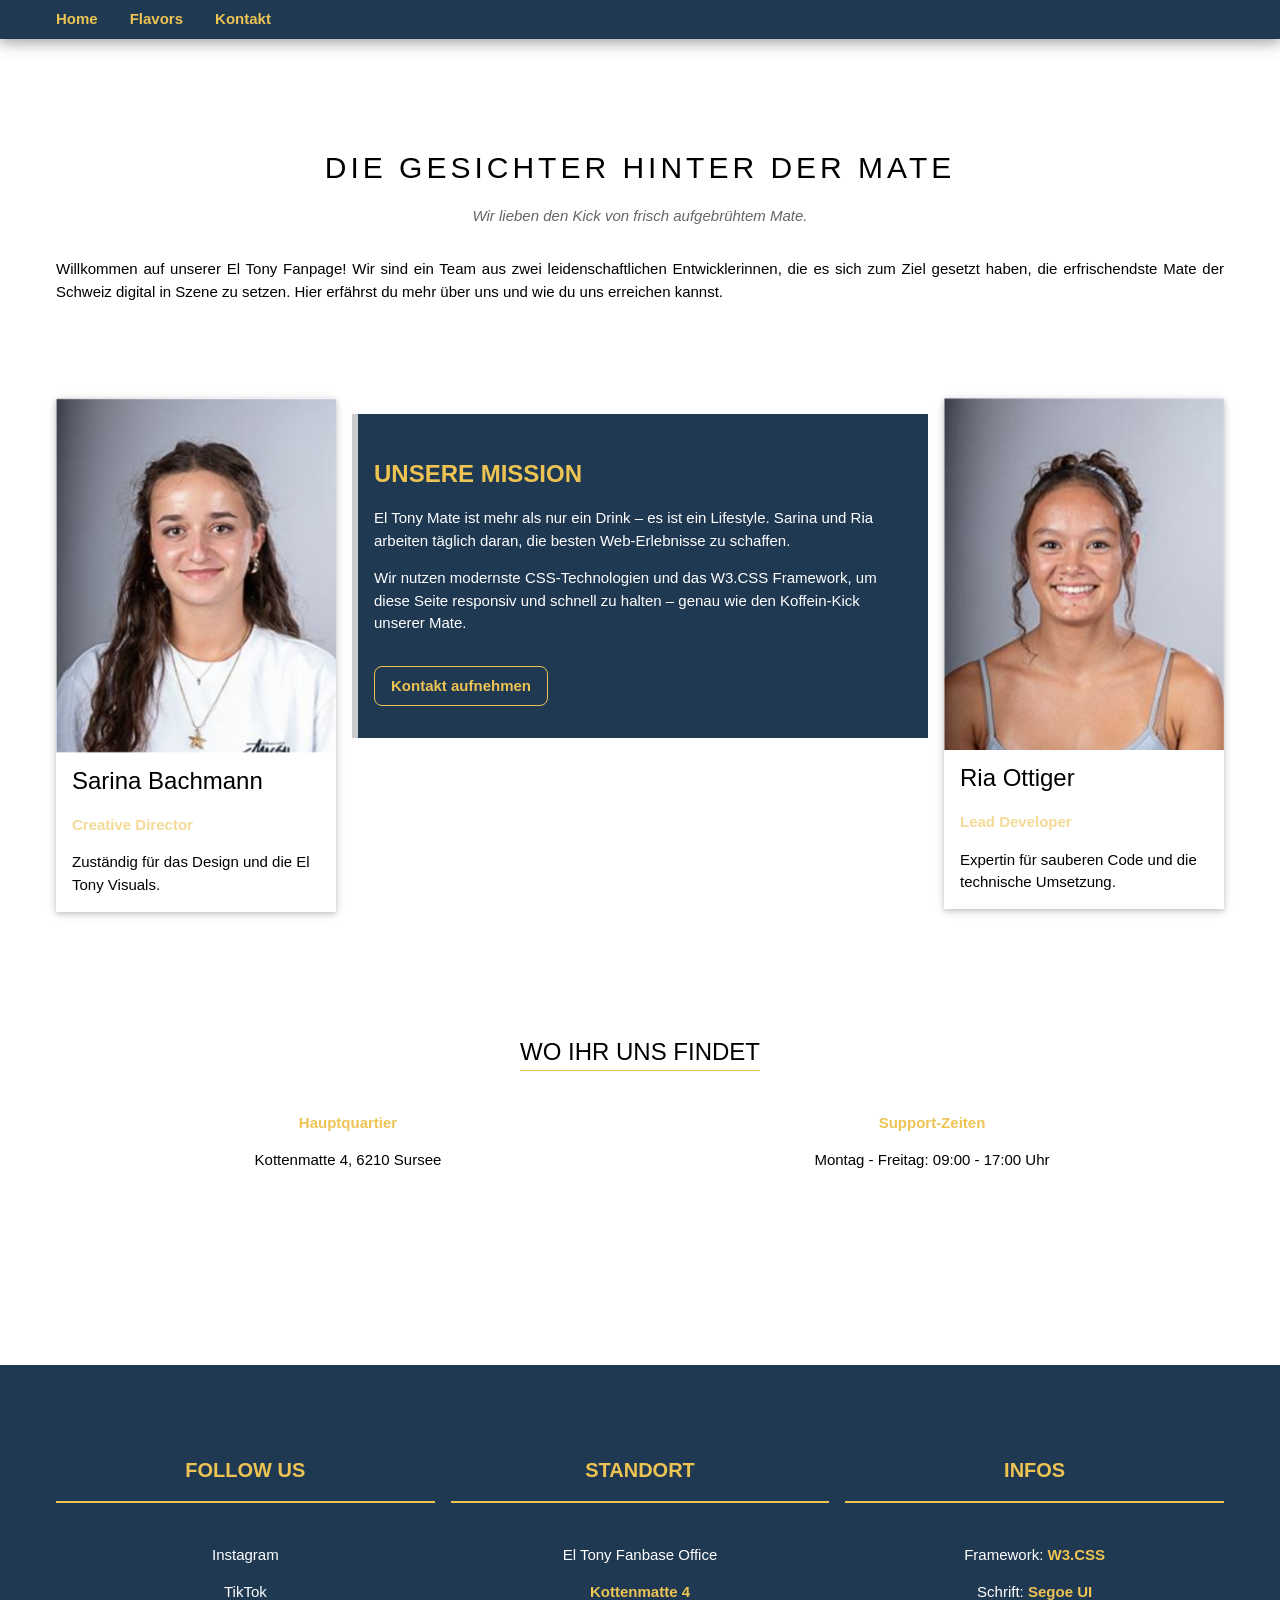
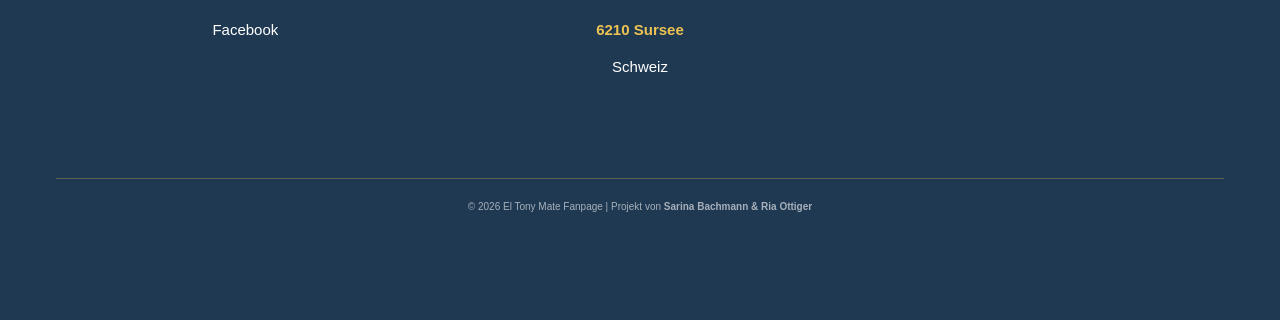
==== html/contact.html @ b60d7286 "schrift und farbe angepasst" ====
<!DOCTYPE html>
<html lang="de">

<head>
    <meta charset="UTF-8">
    <meta name="viewport" content="width=device-width, initial-scale=1.0">
    <link rel="stylesheet" href="https://www.w3schools.com/w3css/4/w3.css">
    <link rel="stylesheet" href="../css/style.css">
    <title>Contact | El Tony Fanpage</title>
</head>

<body>
    <nav class="w3-bar my-nav-color w3-card-4">
        <div class="w3-content" style="max-width:1200px">
            <a href="../index.html" class="w3-bar-item w3-button w3-mobile my-nav-text">Home</a>
            <a href="./flavors.html" class="w3-bar-item w3-button w3-mobile my-nav-text">Flavors</a>
            <a href="./contact.html" class="w3-bar-item w3-button w3-mobile my-nav-text">Kontakt</a>
        </div>
    </nav>

    <main class="w3-content w3-padding-64" style="max-width:1200px">
        <section class="w3-container w3-center w3-padding-32">
            <h2 class="w3-wide">DIE GESICHTER HINTER DER MATE</h2>
            <p class="w3-opacity"><i>Wir lieben den Kick von frisch aufgebrühtem Mate.</i></p>
            <p class="w3-justify w3-padding-16">
                Willkommen auf unserer El Tony Fanpage! Wir sind ein Team aus zwei leidenschaftlichen Entwicklerinnen,
                die es sich zum Ziel gesetzt haben, die erfrischendste Mate der Schweiz digital in Szene zu setzen.
                Hier erfährst du mehr über uns und wie du uns erreichen kannst.
            </p>
        </section>

        <div class="w3-row-padding w3-padding-32">
            <div class="w3-col l3 m6 s12 w3-margin-bottom">
                <div class="w3-card w3-white">
                    <img src="../img/sarina_bachmann.png" alt="Sarina Bachmann" style="width:100%">
                    <div class="w3-container">
                        <h3>Sarina Bachmann</h3>
                        <p class="w3-opacity my-nav-text">Creative Director</p>
                        <p>Zuständig für das Design und die El Tony Visuals.</p>
                    </div>
                </div>
            </div>

            <div class="w3-col l6 m12 s12 w3-container">
                <div class="w3-panel w3-leftbar w3-padding-32 my-nav-color">
                    <h3 class="my-nav-text">UNSERE MISSION</h3>
                    <p class="w3-text-white">El Tony Mate ist mehr als nur ein Drink – es ist ein Lifestyle.
                        Sarina und Ria arbeiten täglich daran, die besten Web-Erlebnisse zu schaffen.</p>
                    <p class="w3-text-white">Wir nutzen modernste CSS-Technologien und das W3.CSS Framework, um diese
                        Seite
                        responsiv und schnell zu halten – genau wie den Koffein-Kick unserer Mate.</p>

                    <a href="mailto:sarina_bachmann@sluz.ch" style="text-decoration:none;">
                        <button class="w3-button w3-round-large w3-margin-top w3-animate-zoom my-nav-text"
                            style="border: 1px solid #EDC353;">
                            Kontakt aufnehmen
                        </button>
                    </a>
                </div>
            </div>

            <div class="w3-col l3 m6 s12 w3-margin-bottom">
                <div class="w3-card w3-white">
                    <img src="../img/ria_ottiger.png" alt="Ria Ottiger" style="width:100%">
                    <div class="w3-container">
                        <h3>Ria Ottiger</h3>
                        <p class="w3-opacity my-nav-text">Lead Developer</p>
                        <p>Expertin für sauberen Code und die technische Umsetzung.</p>
                    </div>
                </div>
            </div>
        </div>

        <section class="w3-container w3-padding-64 w3-center">
            <h3 class="w3-border-bottom" style="display:inline-block; border-color: #EDC353 !important;">WO IHR UNS
                FINDET</h3>
            <div class="w3-row w3-margin-top">
                <div class="w3-half w3-container">
                    <p><b class="my-nav-text">Hauptquartier</b></p>
                    <p>Kottenmatte 4, 6210 Sursee</p>
                </div>
                <div class="w3-half w3-container">
                    <p><b class="my-nav-text">Support-Zeiten</b></p>
                    <p>Montag - Freitag: 09:00 - 17:00 Uhr</p>
                </div>
            </div>
        </section>
    </main>

    <footer class="w3-container w3-padding-64 w3-center my-nav-color" style="margin-top: 50px;">
        <div class="w3-content" style="max-width:1200px">
            <div class="w3-row-padding">
                <div class="w3-third w3-container w3-margin-bottom">
                    <h4 class="w3-padding-16 my-nav-text" style="border-bottom: 2px solid #EDC353;">FOLLOW US</h4>
                    <div class="w3-padding-16">
                        <p><a href="https://instagram.com/eltonymate" target="_blank" class="tony-gold-hover"
                                style="text-decoration:none; color: white;">Instagram</a></p>
                        <p><a href="https://tiktok.com/@eltonymate" target="_blank" class="tony-gold-hover"
                                style="text-decoration:none; color: white;">TikTok</a></p>
                        <p><a href="https://facebook.com/eltonymate" target="_blank" class="tony-gold-hover"
                                style="text-decoration:none; color: white;">Facebook</a></p>
                    </div>
                </div>

                <div class="w3-third w3-container w3-margin-bottom">
                    <h4 class="w3-padding-16 my-nav-text" style="border-bottom: 2px solid #EDC353;">STANDORT</h4>
                    <div class="w3-padding-16">
                        <p class="w3-text-white">El Tony Fanbase Office</p>
                        <p><b class="my-nav-text">Kottenmatte 4</b></p>
                        <p><b class="my-nav-text">6210 Sursee</b></p>
                        <p class="w3-text-white">Schweiz</p>
                    </div>
                </div>

                <div class="w3-third w3-container">
                    <h4 class="w3-padding-16 my-nav-text" style="border-bottom: 2px solid #EDC353;">INFOS</h4>
                    <div class="w3-padding-16">
                        <p class="w3-text-white">Framework: <span class="my-nav-text">W3.CSS</span></p>
                        <p class="w3-text-white">Schrift: <span class="my-nav-text">Segoe UI</span></p>
                    </div>
                </div>
            </div>

            <div class="w3-container w3-padding-32">
                <hr style="border-color: rgba(237, 195, 83, 0.3); width: 100%;">
                <p class="w3-tiny w3-opacity w3-text-white">
                    &copy; 2026 El Tony Mate Fanpage | Projekt von <b>Sarina Bachmann & Ria Ottiger</b>
                </p>
            </div>
        </div>
    </footer>
</body>

</html>
---- css/style.css ----
/* Eure Markenfarben */
.my-nav-color {
    background-color: #203952 !important;
}

.my-nav-text {
    color: #EDC353 !important;
    font-weight: bold;
}

/* Verhindert den Standard-Hover-Effekt, damit die Goldfarbe bleibt */
.w3-bar-item.w3-button:hover {
    background-color: #2a4a6a !important; /* Etwas helleres Blau */
    color: #EDC353 !important;
}

/* Optionale Schriftart, falls ihr wollt */
body {
    font-family: "Segoe UI", Arial, sans-serif;
}
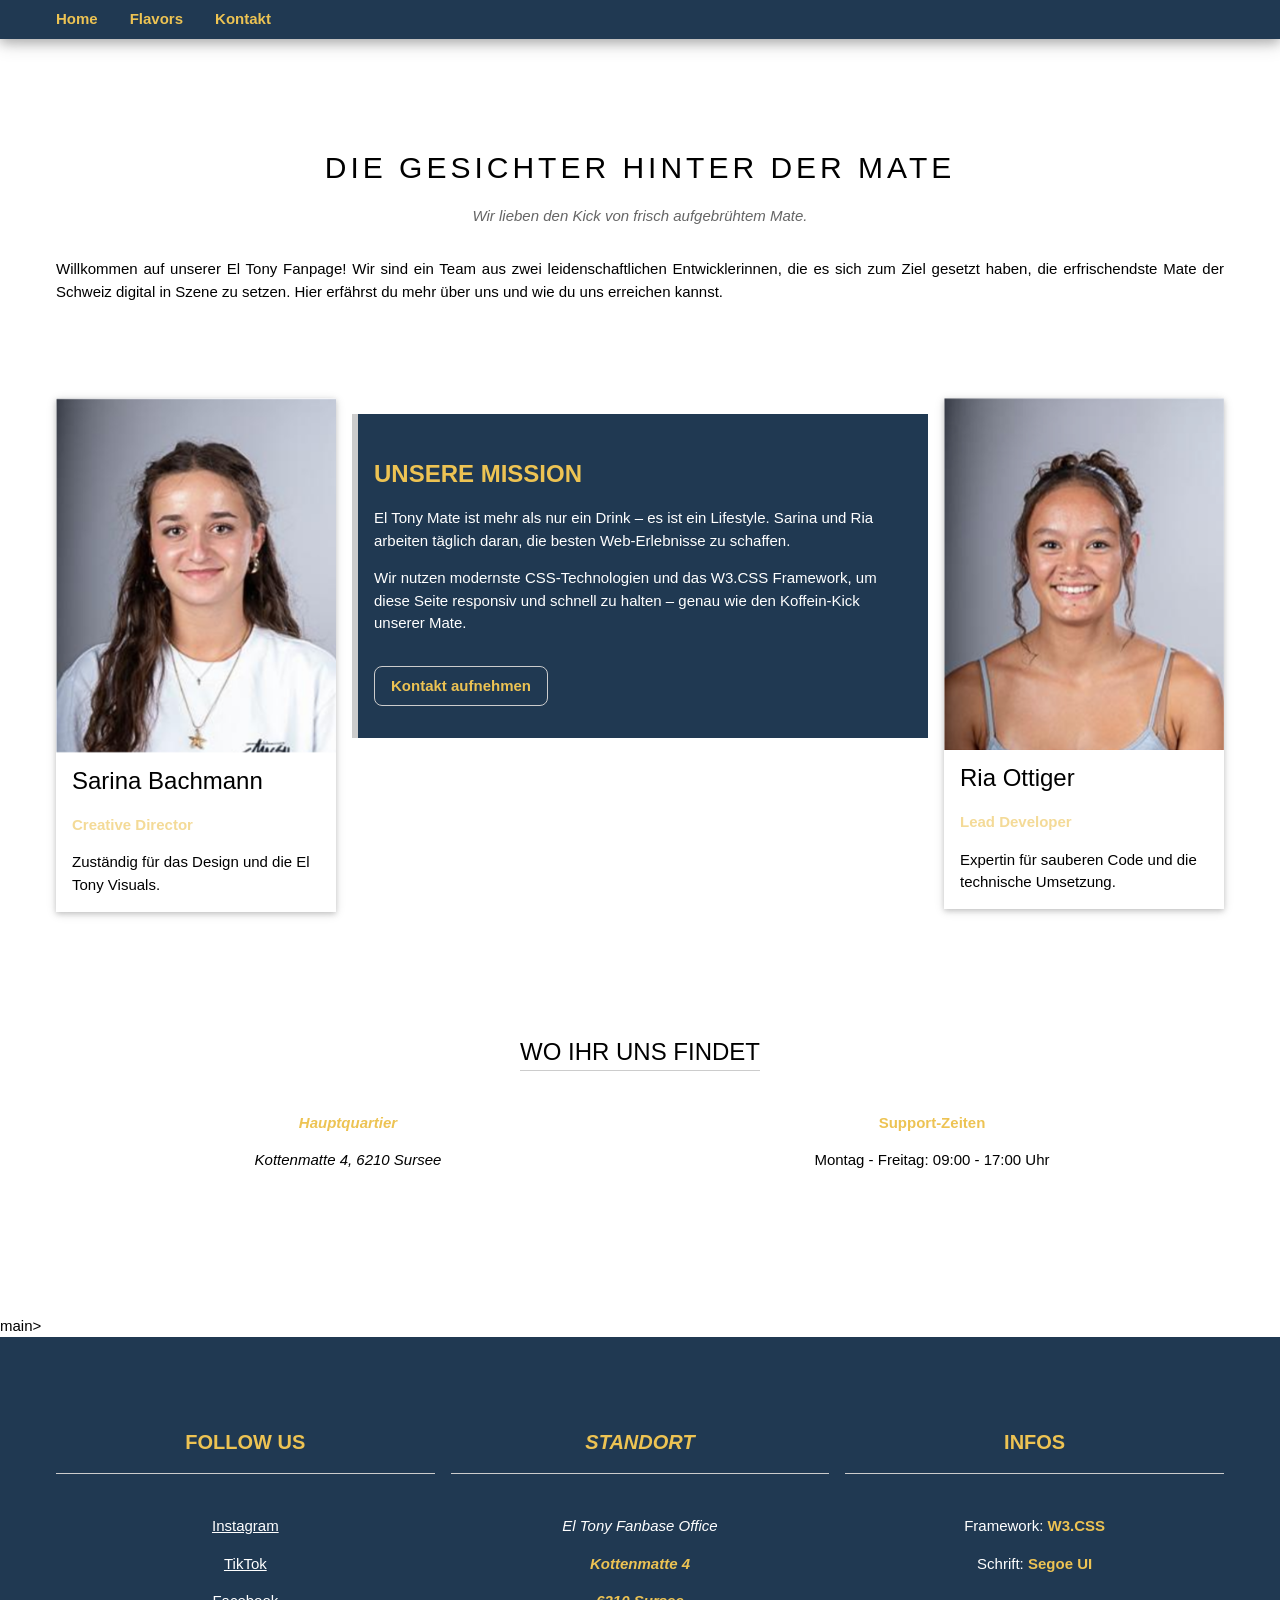
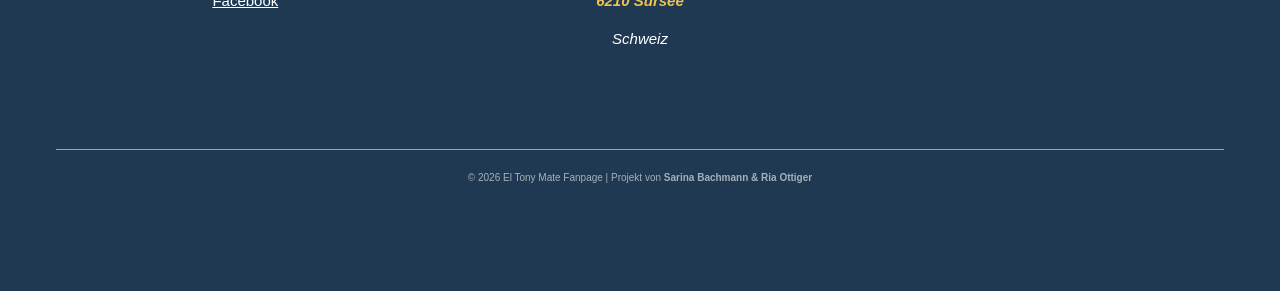
==== commit aee2346a: "div-Tags minimiert" ====
--- a/html/contact.html
+++ b/html/contact.html
@@ -4,9 +4,13 @@
 <head>
     <meta charset="UTF-8">
     <meta name="viewport" content="width=device-width, initial-scale=1.0">
+    <!--W3C Framework-->
     <link rel="stylesheet" href="https://www.w3schools.com/w3css/4/w3.css">
+    <!--Eigenes CSS-->
     <link rel="stylesheet" href="../css/style.css">
     <title>Contact | El Tony Fanpage</title>
+    <!--Favicon-->
+    <link rel="icon" type="image/png" href="../img/favicon.png">
 </head>
 
 <body>
@@ -29,100 +33,98 @@
             </p>
         </section>
 
-        <div class="w3-row-padding w3-padding-32">
-            <div class="w3-col l3 m6 s12 w3-margin-bottom">
+        <section class="w3-row-padding w3-padding-32">
+            <article class="w3-col l3 m6 s12 w3-margin-bottom">
                 <div class="w3-card w3-white">
                     <img src="../img/sarina_bachmann.png" alt="Sarina Bachmann" style="width:100%">
-                    <div class="w3-container">
+                    <footer class="w3-container">
                         <h3>Sarina Bachmann</h3>
                         <p class="w3-opacity my-nav-text">Creative Director</p>
                         <p>Zuständig für das Design und die El Tony Visuals.</p>
-                    </div>
+                    </footer>
                 </div>
-            </div>
+            </article>
 
-            <div class="w3-col l6 m12 s12 w3-container">
+            <aside class="w3-col l6 m12 s12 w3-container">
                 <div class="w3-panel w3-leftbar w3-padding-32 my-nav-color">
                     <h3 class="my-nav-text">UNSERE MISSION</h3>
                     <p class="w3-text-white">El Tony Mate ist mehr als nur ein Drink – es ist ein Lifestyle.
                         Sarina und Ria arbeiten täglich daran, die besten Web-Erlebnisse zu schaffen.</p>
                     <p class="w3-text-white">Wir nutzen modernste CSS-Technologien und das W3.CSS Framework, um diese
-                        Seite
-                        responsiv und schnell zu halten – genau wie den Koffein-Kick unserer Mate.</p>
+                        Seite responsiv und schnell zu halten – genau wie den Koffein-Kick unserer Mate.</p>
 
-                    <a href="mailto:sarina_bachmann@sluz.ch" style="text-decoration:none;">
-                        <button class="w3-button w3-round-large w3-margin-top w3-animate-zoom my-nav-text"
-                            style="border: 1px solid #EDC353;">
+                    <a href="mailto:sarina_bachmann@sluz.ch">
+                        <button class="w3-button w3-round-large w3-margin-top w3-animate-zoom my-nav-text w3-border">
                             Kontakt aufnehmen
                         </button>
                     </a>
                 </div>
-            </div>
+            </aside>
 
-            <div class="w3-col l3 m6 s12 w3-margin-bottom">
+            <article class="w3-col l3 m6 s12 w3-margin-bottom">
                 <div class="w3-card w3-white">
                     <img src="../img/ria_ottiger.png" alt="Ria Ottiger" style="width:100%">
-                    <div class="w3-container">
+                    <footer class="w3-container">
                         <h3>Ria Ottiger</h3>
                         <p class="w3-opacity my-nav-text">Lead Developer</p>
                         <p>Expertin für sauberen Code und die technische Umsetzung.</p>
-                    </div>
+                    </footer>
                 </div>
-            </div>
-        </div>
+            </article>
+        </section>
 
         <section class="w3-container w3-padding-64 w3-center">
-            <h3 class="w3-border-bottom" style="display:inline-block; border-color: #EDC353 !important;">WO IHR UNS
-                FINDET</h3>
+            <h3 class="w3-border-bottom" style="display:inline-block;">WO IHR UNS FINDET</h3>
             <div class="w3-row w3-margin-top">
-                <div class="w3-half w3-container">
+                <address class="w3-half w3-container">
                     <p><b class="my-nav-text">Hauptquartier</b></p>
                     <p>Kottenmatte 4, 6210 Sursee</p>
-                </div>
-                <div class="w3-half w3-container">
+                </address>
+                <section class="w3-half w3-container">
                     <p><b class="my-nav-text">Support-Zeiten</b></p>
                     <p>Montag - Freitag: 09:00 - 17:00 Uhr</p>
-                </div>
+                </section>
             </div>
         </section>
     </main>
 
-    <footer class="w3-container w3-padding-64 w3-center my-nav-color" style="margin-top: 50px;">
+    main>
+
+    <footer class="w3-container w3-padding-64 w3-center my-nav-color">
         <div class="w3-content" style="max-width:1200px">
             <div class="w3-row-padding">
-                <div class="w3-third w3-container w3-margin-bottom">
-                    <h4 class="w3-padding-16 my-nav-text" style="border-bottom: 2px solid #EDC353;">FOLLOW US</h4>
-                    <div class="w3-padding-16">
-                        <p><a href="https://instagram.com/eltonymate" target="_blank" class="tony-gold-hover"
-                                style="text-decoration:none; color: white;">Instagram</a></p>
-                        <p><a href="https://tiktok.com/@eltonymate" target="_blank" class="tony-gold-hover"
-                                style="text-decoration:none; color: white;">TikTok</a></p>
-                        <p><a href="https://facebook.com/eltonymate" target="_blank" class="tony-gold-hover"
-                                style="text-decoration:none; color: white;">Facebook</a></p>
-                    </div>
-                </div>
+                <section class="w3-third w3-container w3-margin-bottom">
+                    <h4 class="w3-padding-16 my-nav-text w3-border-bottom">FOLLOW US</h4>
+                    <nav class="w3-padding-16">
+                        <p><a href="https://instagram.com/eltonymate" target="_blank"
+                                class="w3-text-white">Instagram</a></p>
+                        <p><a href="https://tiktok.com/@eltonymate" target="_blank" class="w3-text-white">TikTok</a></p>
+                        <p><a href="https://facebook.com/eltonymate" target="_blank" class="w3-text-white">Facebook</a>
+                        </p>
+                    </nav>
+                </section>
 
-                <div class="w3-third w3-container w3-margin-bottom">
-                    <h4 class="w3-padding-16 my-nav-text" style="border-bottom: 2px solid #EDC353;">STANDORT</h4>
+                <address class="w3-third w3-container w3-margin-bottom">
+                    <h4 class="w3-padding-16 my-nav-text w3-border-bottom">STANDORT</h4>
                     <div class="w3-padding-16">
                         <p class="w3-text-white">El Tony Fanbase Office</p>
                         <p><b class="my-nav-text">Kottenmatte 4</b></p>
                         <p><b class="my-nav-text">6210 Sursee</b></p>
                         <p class="w3-text-white">Schweiz</p>
                     </div>
-                </div>
+                </address>
 
-                <div class="w3-third w3-container">
-                    <h4 class="w3-padding-16 my-nav-text" style="border-bottom: 2px solid #EDC353;">INFOS</h4>
+                <section class="w3-third w3-container">
+                    <h4 class="w3-padding-16 my-nav-text w3-border-bottom">INFOS</h4>
                     <div class="w3-padding-16">
                         <p class="w3-text-white">Framework: <span class="my-nav-text">W3.CSS</span></p>
                         <p class="w3-text-white">Schrift: <span class="my-nav-text">Segoe UI</span></p>
                     </div>
-                </div>
+                </section>
             </div>
 
             <div class="w3-container w3-padding-32">
-                <hr style="border-color: rgba(237, 195, 83, 0.3); width: 100%;">
+                <hr class="w3-opacity">
                 <p class="w3-tiny w3-opacity w3-text-white">
                     &copy; 2026 El Tony Mate Fanpage | Projekt von <b>Sarina Bachmann & Ria Ottiger</b>
                 </p>
--- a/css/style.css
+++ b/css/style.css
@@ -1,4 +1,4 @@
-/* Eure Markenfarben */
+/* Markenfarben */
 .my-nav-color {
     background-color: #203952 !important;
 }
@@ -8,13 +8,13 @@
     font-weight: bold;
 }
 
-/* Verhindert den Standard-Hover-Effekt, damit die Goldfarbe bleibt */
+/* Verhindert den Standard-Hover-Effekt */
 .w3-bar-item.w3-button:hover {
-    background-color: #2a4a6a !important; /* Etwas helleres Blau */
+    background-color: #2a4a6a !important; /* für den Hover Effekt */
     color: #EDC353 !important;
 }
 
-/* Optionale Schriftart, falls ihr wollt */
+/* Standartschrift */
 body {
     font-family: "Segoe UI", Arial, sans-serif;
 }
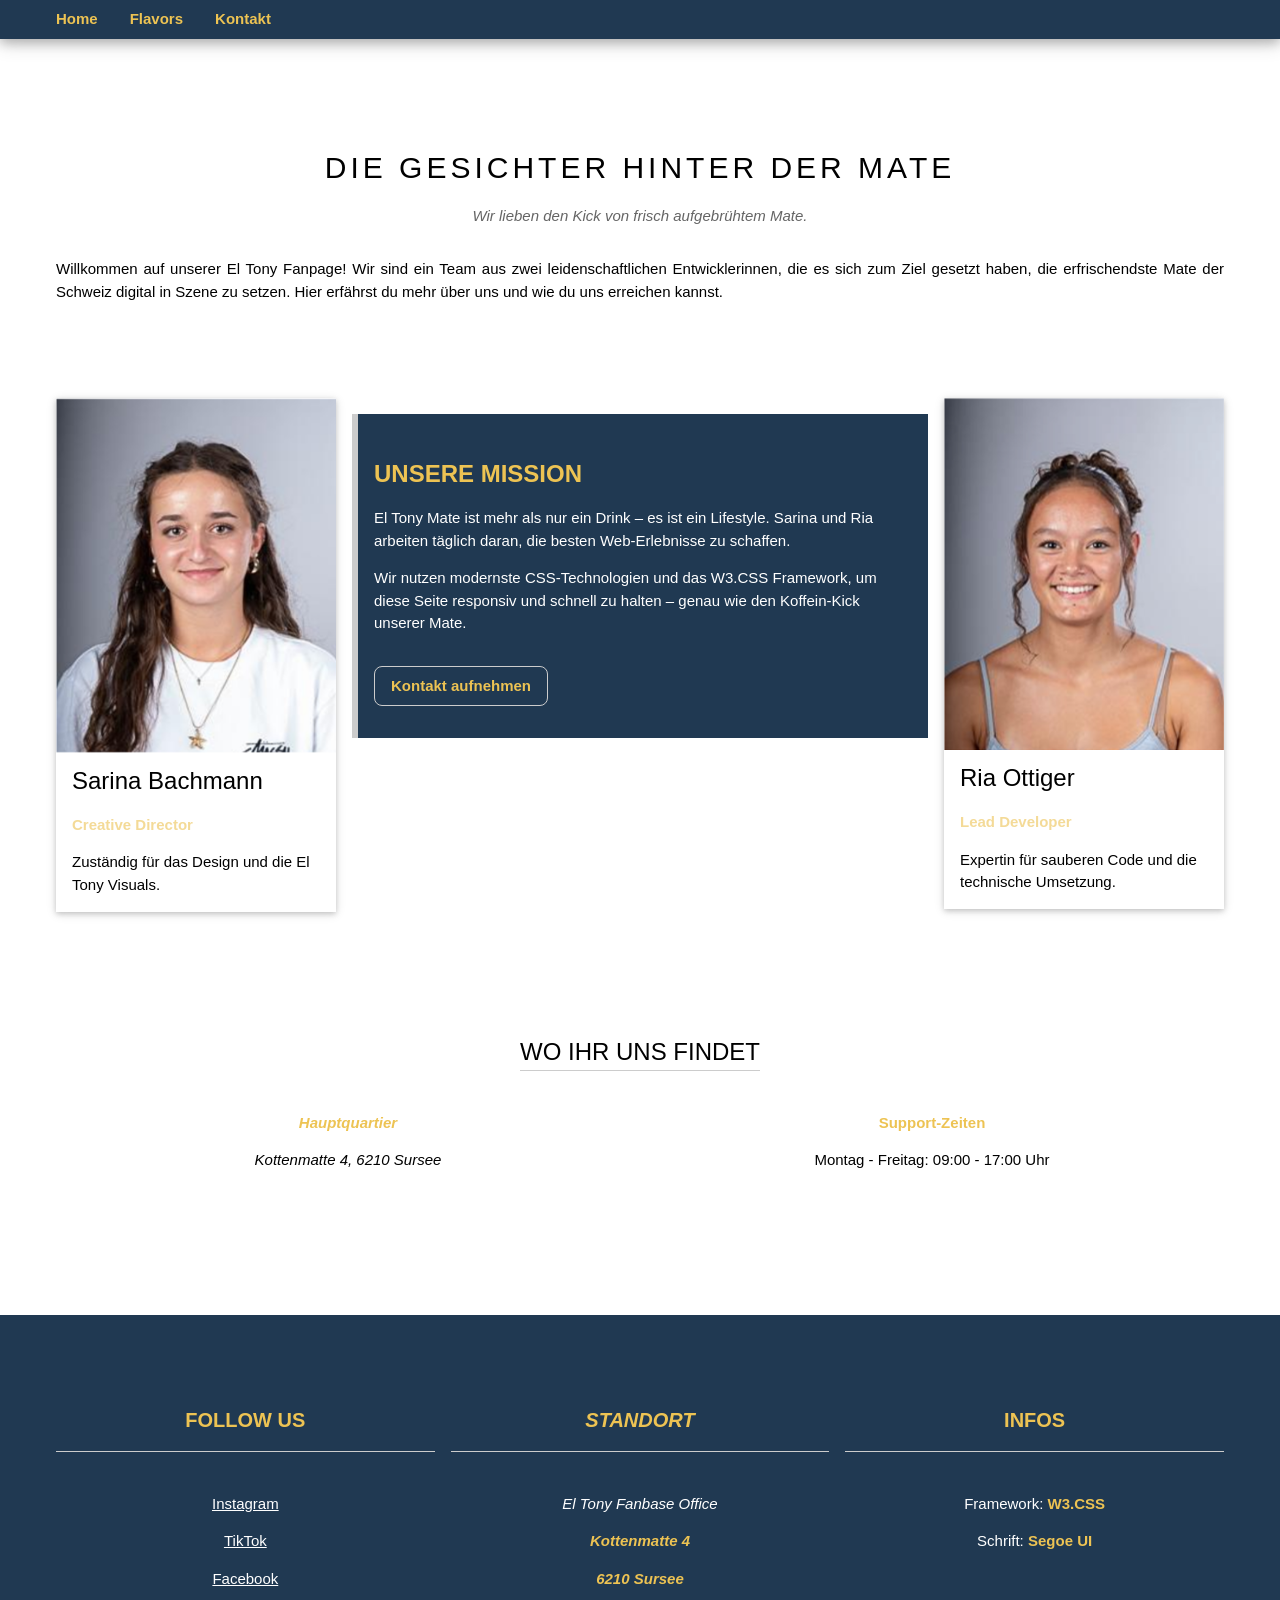
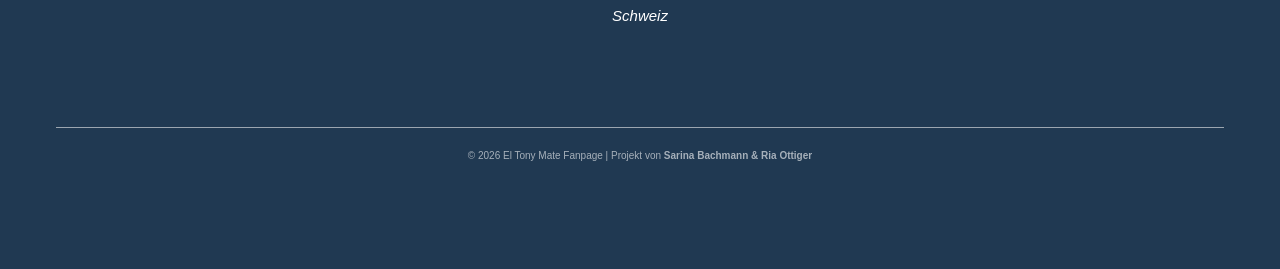
==== commit 284b3a36: "main raus genommen" ====
--- a/html/contact.html
+++ b/html/contact.html
@@ -88,8 +88,6 @@
         </section>
     </main>
 
-    main>
-
     <footer class="w3-container w3-padding-64 w3-center my-nav-color">
         <div class="w3-content" style="max-width:1200px">
             <div class="w3-row-padding">
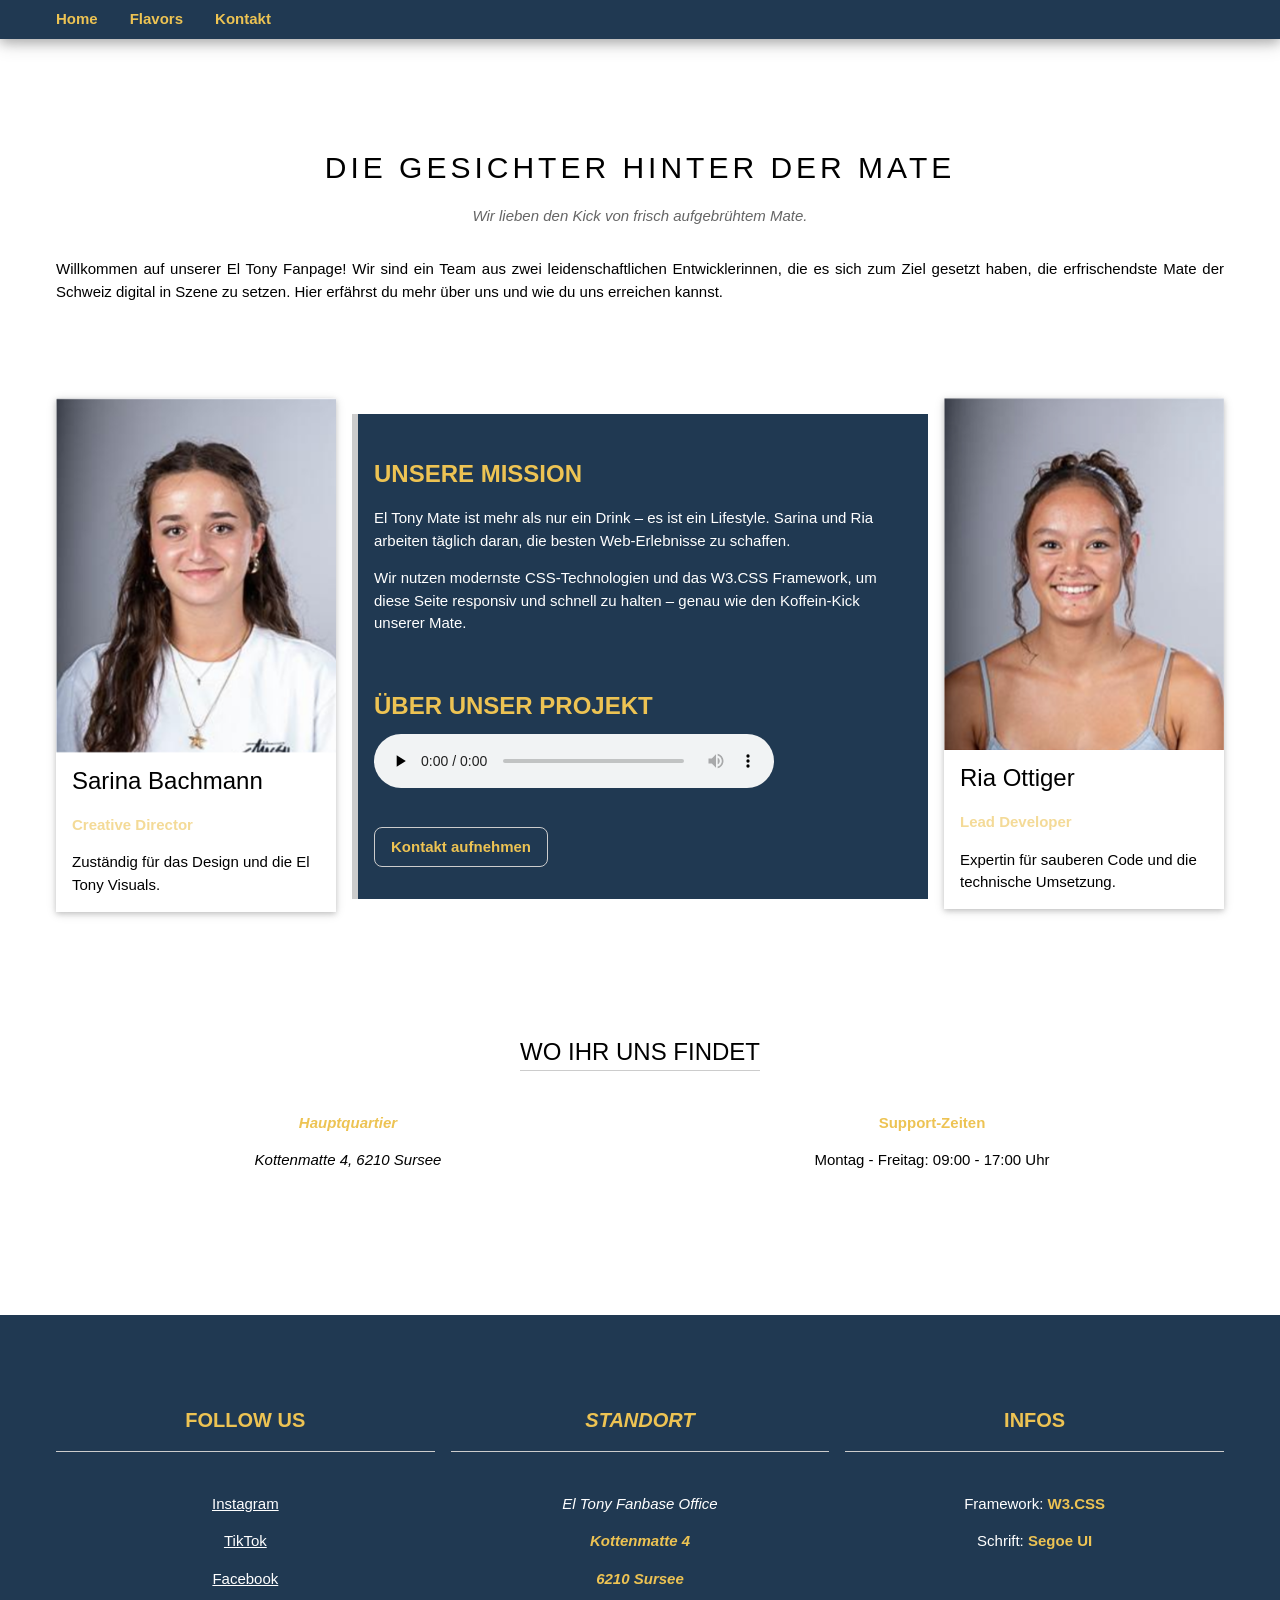
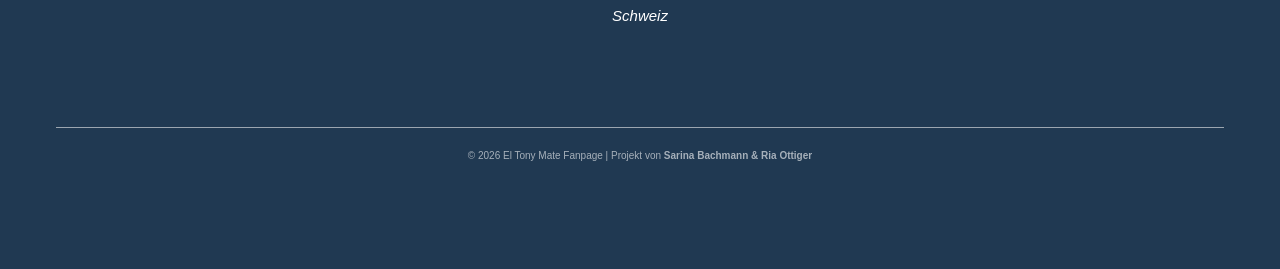
==== commit f86905e5: "ja lowkey namal audio" ====
--- a/html/contact.html
+++ b/html/contact.html
@@ -52,6 +52,14 @@
                         Sarina und Ria arbeiten täglich daran, die besten Web-Erlebnisse zu schaffen.</p>
                     <p class="w3-text-white">Wir nutzen modernste CSS-Technologien und das W3.CSS Framework, um diese
                         Seite responsiv und schnell zu halten – genau wie den Koffein-Kick unserer Mate.</p>
+                    <br>
+                    <div class="w3-margin-top w3-margin-bottom">
+                        <h3 class="my-nav-text">ÜBER UNSER PROJEKT</h3>
+                        <audio controls preload="none" style="width: 100%; max-width: 400px;">
+                            <source src="/aud/audio.mp3" type="audio/mpeg">
+                            Ihr Browser unterstützt das Audio-Element nicht.
+                        </audio>
+                    </div>
 
                     <a href="mailto:sarina_bachmann@sluz.ch">
                         <button class="w3-button w3-round-large w3-margin-top w3-animate-zoom my-nav-text w3-border">
@@ -60,6 +68,7 @@
                     </a>
                 </div>
             </aside>
+
 
             <article class="w3-col l3 m6 s12 w3-margin-bottom">
                 <div class="w3-card w3-white">
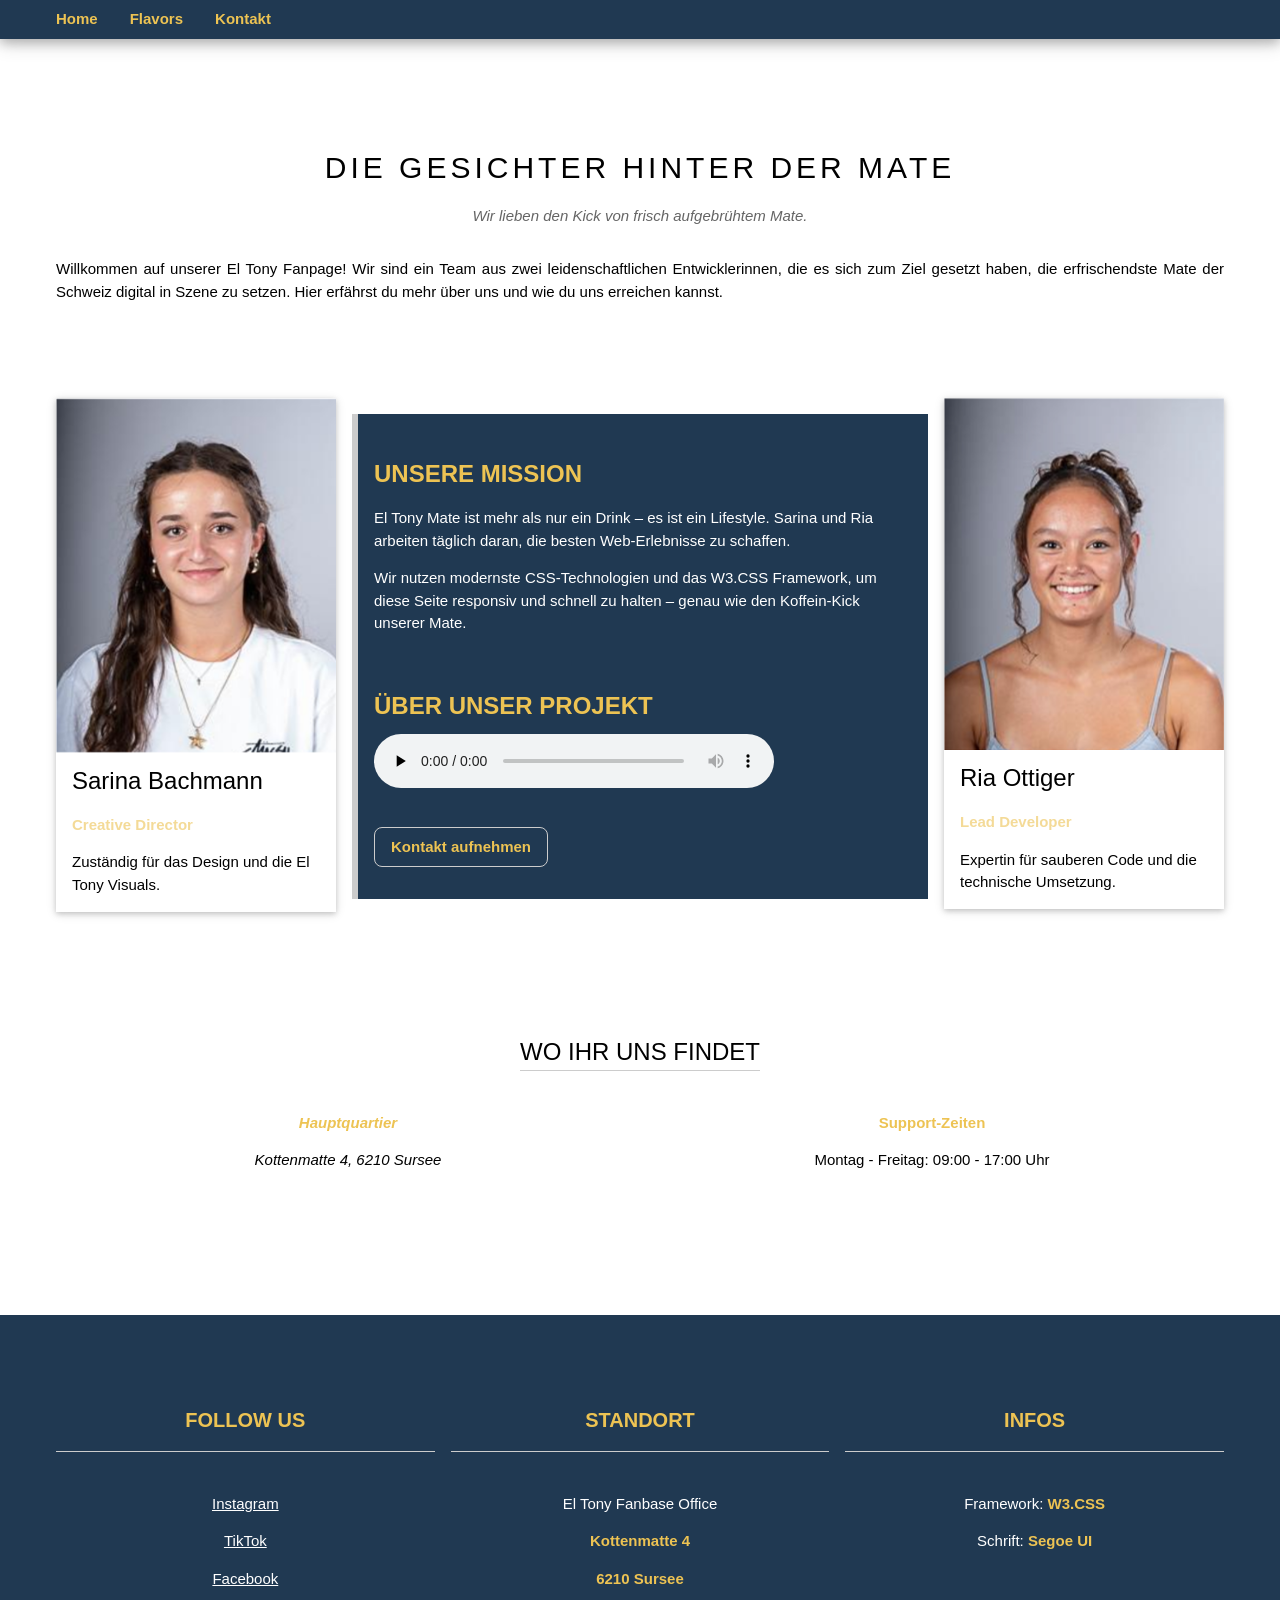
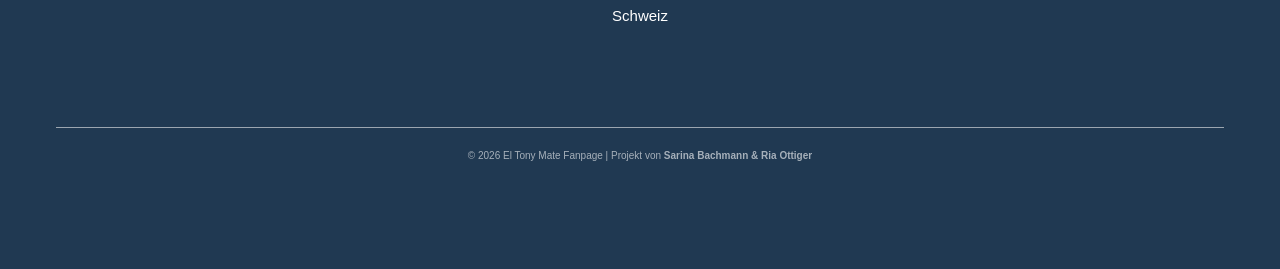
==== commit f0944112: "lowkey alles nomol es bizeli gändered oderso" ====
--- a/html/contact.html
+++ b/html/contact.html
@@ -14,6 +14,7 @@
 </head>
 
 <body>
+    <!--Navigation-->
     <nav class="w3-bar my-nav-color w3-card-4">
         <div class="w3-content" style="max-width:1200px">
             <a href="../index.html" class="w3-bar-item w3-button w3-mobile my-nav-text">Home</a>
@@ -23,6 +24,7 @@
     </nav>
 
     <main class="w3-content w3-padding-64" style="max-width:1200px">
+        <!-- Einführung -->
         <section class="w3-container w3-center w3-padding-32">
             <h2 class="w3-wide">DIE GESICHTER HINTER DER MATE</h2>
             <p class="w3-opacity"><i>Wir lieben den Kick von frisch aufgebrühtem Mate.</i></p>
@@ -32,8 +34,9 @@
                 Hier erfährst du mehr über uns und wie du uns erreichen kannst.
             </p>
         </section>
-
+        <!-- Team-Bereich -->
         <section class="w3-row-padding w3-padding-32">
+            <!-- Profilkarte: Sarina -->
             <article class="w3-col l3 m6 s12 w3-margin-bottom">
                 <div class="w3-card w3-white">
                     <img src="../img/sarina_bachmann.png" alt="Sarina Bachmann" style="width:100%">
@@ -44,7 +47,7 @@
                     </footer>
                 </div>
             </article>
-
+            <!-- Unsere Mission -->
             <aside class="w3-col l6 m12 s12 w3-container">
                 <div class="w3-panel w3-leftbar w3-padding-32 my-nav-color">
                     <h3 class="my-nav-text">UNSERE MISSION</h3>
@@ -55,12 +58,13 @@
                     <br>
                     <div class="w3-margin-top w3-margin-bottom">
                         <h3 class="my-nav-text">ÜBER UNSER PROJEKT</h3>
+                        <!-- Audio -->
                         <audio controls preload="none" style="width: 100%; max-width: 400px;">
                             <source src="/aud/audio.mp3" type="audio/mpeg">
                             Ihr Browser unterstützt das Audio-Element nicht.
                         </audio>
                     </div>
-
+                    <!-- Kontaktbutton -->
                     <a href="mailto:sarina_bachmann@sluz.ch">
                         <button class="w3-button w3-round-large w3-margin-top w3-animate-zoom my-nav-text w3-border">
                             Kontakt aufnehmen
@@ -69,7 +73,7 @@
                 </div>
             </aside>
 
-
+            <!-- Profilkarte: Ria -->
             <article class="w3-col l3 m6 s12 w3-margin-bottom">
                 <div class="w3-card w3-white">
                     <img src="../img/ria_ottiger.png" alt="Ria Ottiger" style="width:100%">
@@ -81,7 +85,7 @@
                 </div>
             </article>
         </section>
-
+        <!-- Standort und Support -->
         <section class="w3-container w3-padding-64 w3-center">
             <h3 class="w3-border-bottom" style="display:inline-block;">WO IHR UNS FINDET</h3>
             <div class="w3-row w3-margin-top">
@@ -96,7 +100,7 @@
             </div>
         </section>
     </main>
-
+    <!--Footer-->
     <footer class="w3-container w3-padding-64 w3-center my-nav-color">
         <div class="w3-content" style="max-width:1200px">
             <div class="w3-row-padding">
@@ -111,7 +115,7 @@
                     </nav>
                 </section>
 
-                <address class="w3-third w3-container w3-margin-bottom">
+                <address class="w3-third w3-container w3-margin-bottom" style="font-style: normal;">
                     <h4 class="w3-padding-16 my-nav-text w3-border-bottom">STANDORT</h4>
                     <div class="w3-padding-16">
                         <p class="w3-text-white">El Tony Fanbase Office</p>
@@ -121,7 +125,7 @@
                     </div>
                 </address>
 
-                <section class="w3-third w3-container">
+                <section class="w3-third w3-container w3-margin-bottom">
                     <h4 class="w3-padding-16 my-nav-text w3-border-bottom">INFOS</h4>
                     <div class="w3-padding-16">
                         <p class="w3-text-white">Framework: <span class="my-nav-text">W3.CSS</span></p>
--- a/css/style.css
+++ b/css/style.css
@@ -17,4 +17,12 @@
 /* Standartschrift */
 body {
     font-family: "Segoe UI", Arial, sans-serif;
+}
+
+/* Ergänzung für die W3.CSS Parallax-Klasse */
+.w3-parallax {
+    background-attachment: fixed;
+    background-position: center;
+    background-repeat: no-repeat;
+    background-size: cover;
 }
